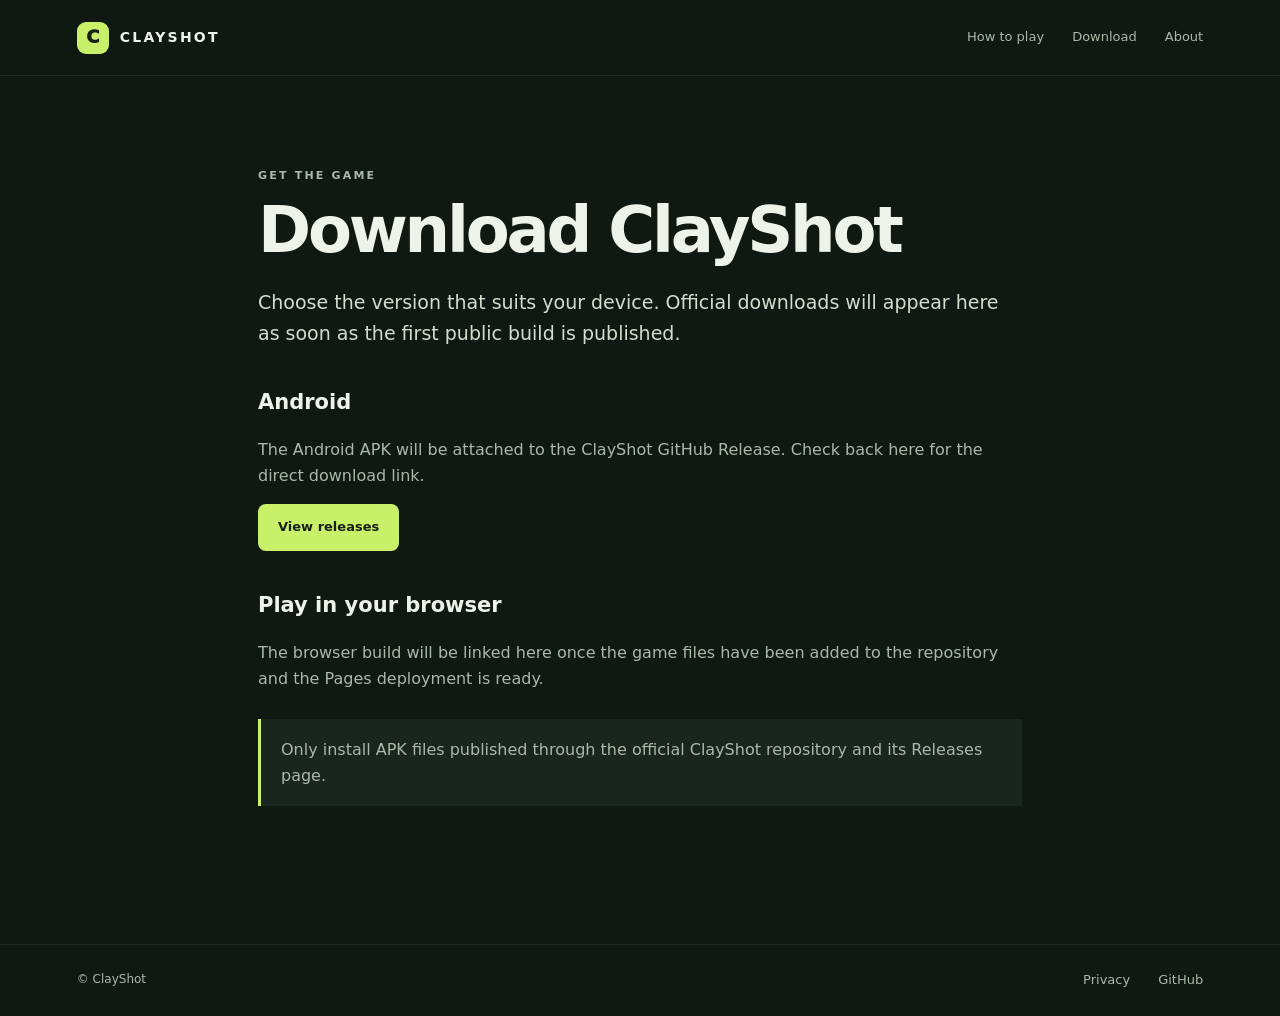
==== docs/download.html @ b1eb673e "Add ClayShot download page" ====
<!doctype html><html lang="en"><head><meta charset="utf-8"><meta name="viewport" content="width=device-width,initial-scale=1"><title>Download — ClayShot</title><link rel="stylesheet" href="style.css"></head><body><header class="site-header"><a class="brand" href="index.html"><span class="brand-mark">C</span> CLAYSHOT</a><nav><a href="how-to-play.html">How to play</a><a href="download.html">Download</a><a href="about.html">About</a></nav></header><main class="page-content"><p class="eyebrow">GET THE GAME</p><h1>Download ClayShot</h1><p class="intro">Choose the version that suits your device. Official downloads will appear here as soon as the first public build is published.</p><h2>Android</h2><p>The Android APK will be attached to the ClayShot GitHub Release. Check back here for the direct download link.</p><a class="button primary" href="https://github.com/Halftab/ClayShot/releases">View releases</a><h2>Play in your browser</h2><p>The browser build will be linked here once the game files have been added to the repository and the Pages deployment is ready.</p><div class="callout">Only install APK files published through the official ClayShot repository and its Releases page.</div></main><footer><span>© ClayShot</span><div><a href="privacy.html">Privacy</a><a href="https://github.com/Halftab/ClayShot">GitHub</a></div></footer></body></html>
---- docs/style.css ----
:root{color-scheme:dark;--bg:#101812;--panel:#19251d;--text:#edf3e9;--muted:#aab8a9;--lime:#c8f169;--line:#344337}*{box-sizing:border-box}html{scroll-behavior:smooth}body{margin:0;background:var(--bg);color:var(--text);font-family:Inter,ui-sans-serif,system-ui,-apple-system,"Segoe UI",sans-serif;line-height:1.6}a{color:inherit;text-decoration:none}.site-header{height:76px;padding:0 max(6vw,24px);display:flex;align-items:center;justify-content:space-between;border-bottom:1px solid #ffffff12}.brand{font-size:14px;font-weight:900;letter-spacing:.16em;display:flex;align-items:center;gap:11px}.brand-mark{display:grid;place-items:center;width:32px;height:32px;border-radius:9px;background:var(--lime);color:#172016;font-weight:950;font-size:18px;letter-spacing:0}.site-header nav,footer div{display:flex;gap:28px}.site-header nav a,footer a{font-size:13px;color:var(--muted)}.site-header nav a:hover,footer a:hover{color:var(--lime)}main{max-width:1180px;margin:auto;padding:0 28px}.hero{min-height:590px;display:grid;grid-template-columns:1fr 1fr;align-items:center;gap:48px;padding:68px 0}.eyebrow,.number{color:var(--lime);font-size:11px;font-weight:800;letter-spacing:.2em;text-transform:uppercase}.hero h1{font-size:clamp(48px,6.5vw,82px);line-height:.98;letter-spacing:-.065em;margin:18px 0 22px}.hero h1 em{font-style:normal;color:var(--lime)}.lead{font-size:18px;color:var(--muted);max-width:410px}.actions{display:flex;gap:12px;flex-wrap:wrap;margin-top:30px}.button{padding:13px 20px;border-radius:8px;font-size:13px;font-weight:800;display:inline-block}.primary{background:var(--lime);color:#172016}.secondary{border:1px solid var(--line);background:#ffffff06}.small-note{font-size:11px;color:#849286;margin-top:20px}.hero-art{height:390px;position:relative;overflow:hidden;border:1px solid #ffffff18;border-radius:18px;background:radial-gradient(ellipse at 70% 20%,#465b3a 0,#253a2c 35%,#17251d 72%)}.sun{position:absolute;width:170px;height:170px;border-radius:50%;background:#d7e89a;right:17%;top:13%;opacity:.9;box-shadow:0 0 80px #d7e89a55}.horizon{position:absolute;bottom:-80px;left:-10%;width:120%;height:210px;background:#0c1510;border-radius:50% 50% 0 0}.target{position:absolute;width:54px;height:54px;border-radius:50%;background:radial-gradient(circle at 35% 30%,#f2a18c,#d64c36 58%,#812d28 60%);border:5px solid #f0b6a3;box-shadow:0 12px 30px #0008;z-index:2}.target-one{top:28%;left:22%}.target-two{top:49%;left:57%;transform:scale(.7)}.target-three{top:19%;right:12%;transform:scale(.48)}.crosshair{position:absolute;z-index:3;top:37%;left:43%;font-size:42px;color:#e7f4d2;font-weight:200;text-shadow:0 0 12px #000}.feature-row{display:grid;grid-template-columns:repeat(3,1fr);gap:18px;padding:28px 0 90px}.feature-row article{background:var(--panel);border:1px solid #ffffff0d;border-radius:12px;padding:25px}.feature-row h2{font-size:19px;margin:14px 0 6px}.feature-row p,.page-content p,.page-content li{color:var(--muted)}footer{border-top:1px solid #ffffff12;padding:25px max(6vw,24px);display:flex;justify-content:space-between;color:var(--muted);font-size:12px}.page-content{max-width:820px;margin:0 auto;padding:80px 28px 110px;min-height:70vh}.page-content h1{font-size:clamp(42px,6vw,64px);line-height:1.04;letter-spacing:-.05em;margin:12px 0 24px}.page-content h2{margin-top:38px;font-size:21px}.page-content .intro{font-size:19px;color:#d2ddce}.callout{margin:28px 0;padding:18px 20px;border-left:3px solid var(--lime);background:var(--panel);color:var(--muted)}.page-content a.inline-link{color:var(--lime);text-decoration:underline;text-underline-offset:3px}@media(max-width:760px){.site-header{height:auto;min-height:70px;align-items:flex-start;padding-top:18px;padding-bottom:16px;gap:18px}.site-header nav{gap:14px;flex-wrap:wrap;justify-content:flex-end}.site-header nav a{font-size:11px}.hero{grid-template-columns:1fr;padding:54px 0 38px;gap:28px}.hero-art{height:280px}.feature-row{grid-template-columns:1fr;padding-bottom:60px}footer{gap:16px;flex-wrap:wrap}.page-content{padding-top:55px}}
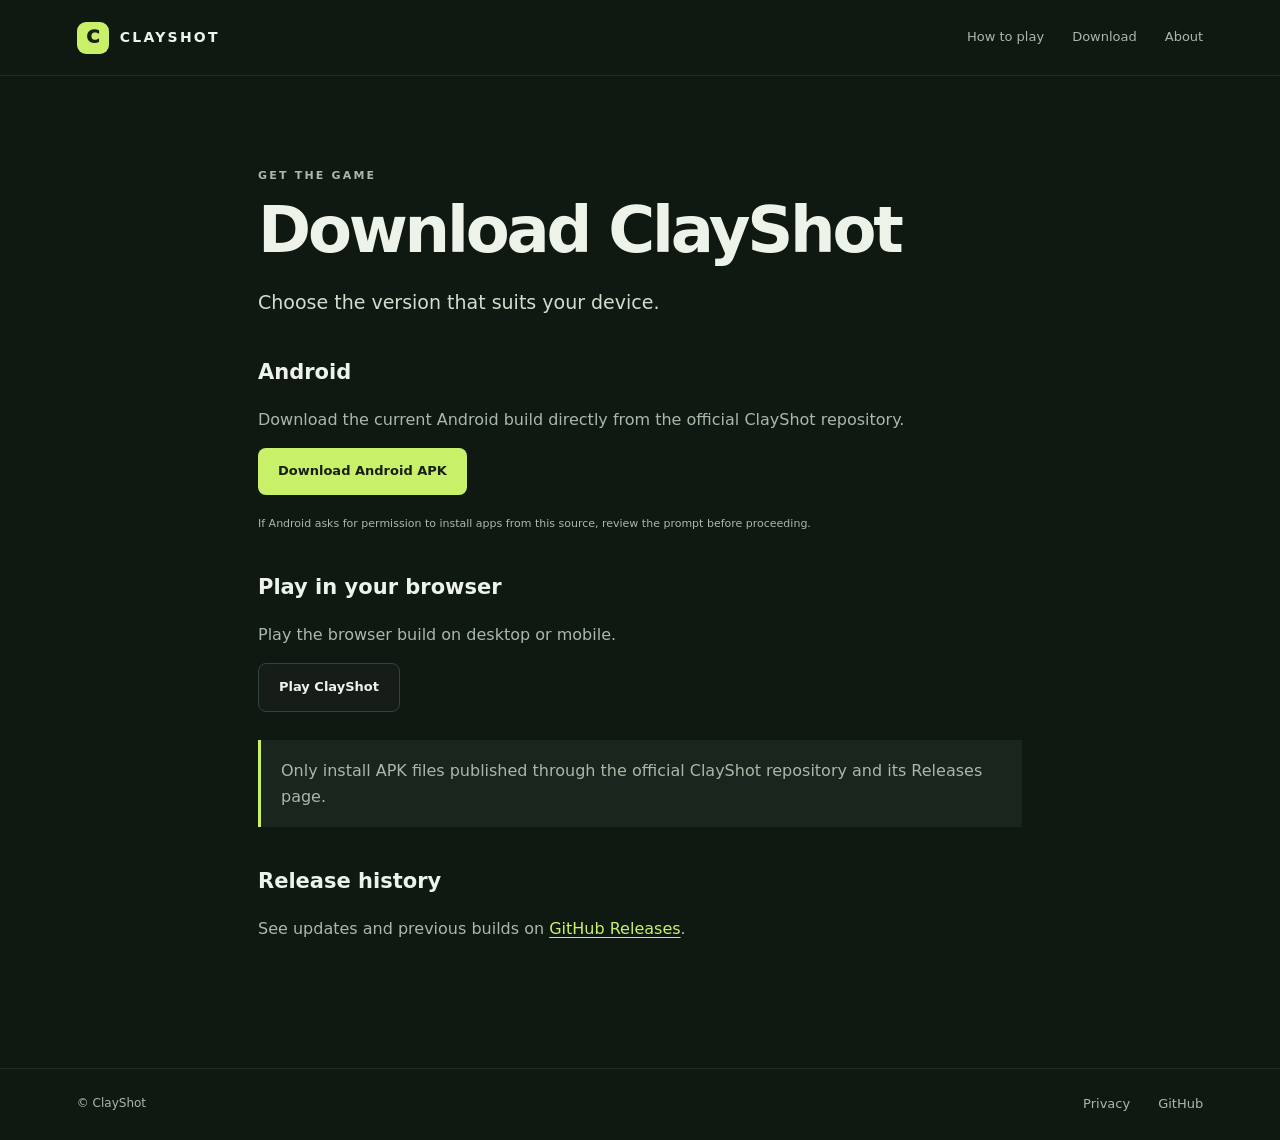
==== commit 511d50ee: "Add direct ClayShot APK and browser download links" ====
--- a/docs/download.html
+++ b/docs/download.html
@@ -1 +1 @@
-<!doctype html><html lang="en"><head><meta charset="utf-8"><meta name="viewport" content="width=device-width,initial-scale=1"><title>Download — ClayShot</title><link rel="stylesheet" href="style.css"></head><body><header class="site-header"><a class="brand" href="index.html"><span class="brand-mark">C</span> CLAYSHOT</a><nav><a href="how-to-play.html">How to play</a><a href="download.html">Download</a><a href="about.html">About</a></nav></header><main class="page-content"><p class="eyebrow">GET THE GAME</p><h1>Download ClayShot</h1><p class="intro">Choose the version that suits your device. Official downloads will appear here as soon as the first public build is published.</p><h2>Android</h2><p>The Android APK will be attached to the ClayShot GitHub Release. Check back here for the direct download link.</p><a class="button primary" href="https://github.com/Halftab/ClayShot/releases">View releases</a><h2>Play in your browser</h2><p>The browser build will be linked here once the game files have been added to the repository and the Pages deployment is ready.</p><div class="callout">Only install APK files published through the official ClayShot repository and its Releases page.</div></main><footer><span>© ClayShot</span><div><a href="privacy.html">Privacy</a><a href="https://github.com/Halftab/ClayShot">GitHub</a></div></footer></body></html>+<!doctype html><html lang="en"><head><meta charset="utf-8"><meta name="viewport" content="width=device-width,initial-scale=1"><title>Download — ClayShot</title><link rel="stylesheet" href="style.css"></head><body><header class="site-header"><a class="brand" href="index.html"><span class="brand-mark">C</span> CLAYSHOT</a><nav><a href="how-to-play.html">How to play</a><a href="download.html">Download</a><a href="about.html">About</a></nav></header><main class="page-content"><p class="eyebrow">GET THE GAME</p><h1>Download ClayShot</h1><p class="intro">Choose the version that suits your device.</p><h2>Android</h2><p>Download the current Android build directly from the official ClayShot repository.</p><a class="button primary" href="../ClayShot.apk" download>Download Android APK</a><p class="small-note">If Android asks for permission to install apps from this source, review the prompt before proceeding.</p><h2>Play in your browser</h2><p>Play the browser build on desktop or mobile.</p><a class="button secondary" href="../index.html">Play ClayShot</a><div class="callout">Only install APK files published through the official ClayShot repository and its Releases page.</div><h2>Release history</h2><p>See updates and previous builds on <a class="inline-link" href="https://github.com/Halftab/ClayShot/releases">GitHub Releases</a>.</p></main><footer><span>© ClayShot</span><div><a href="privacy.html">Privacy</a><a href="https://github.com/Halftab/ClayShot">GitHub</a></div></footer></body></html>
